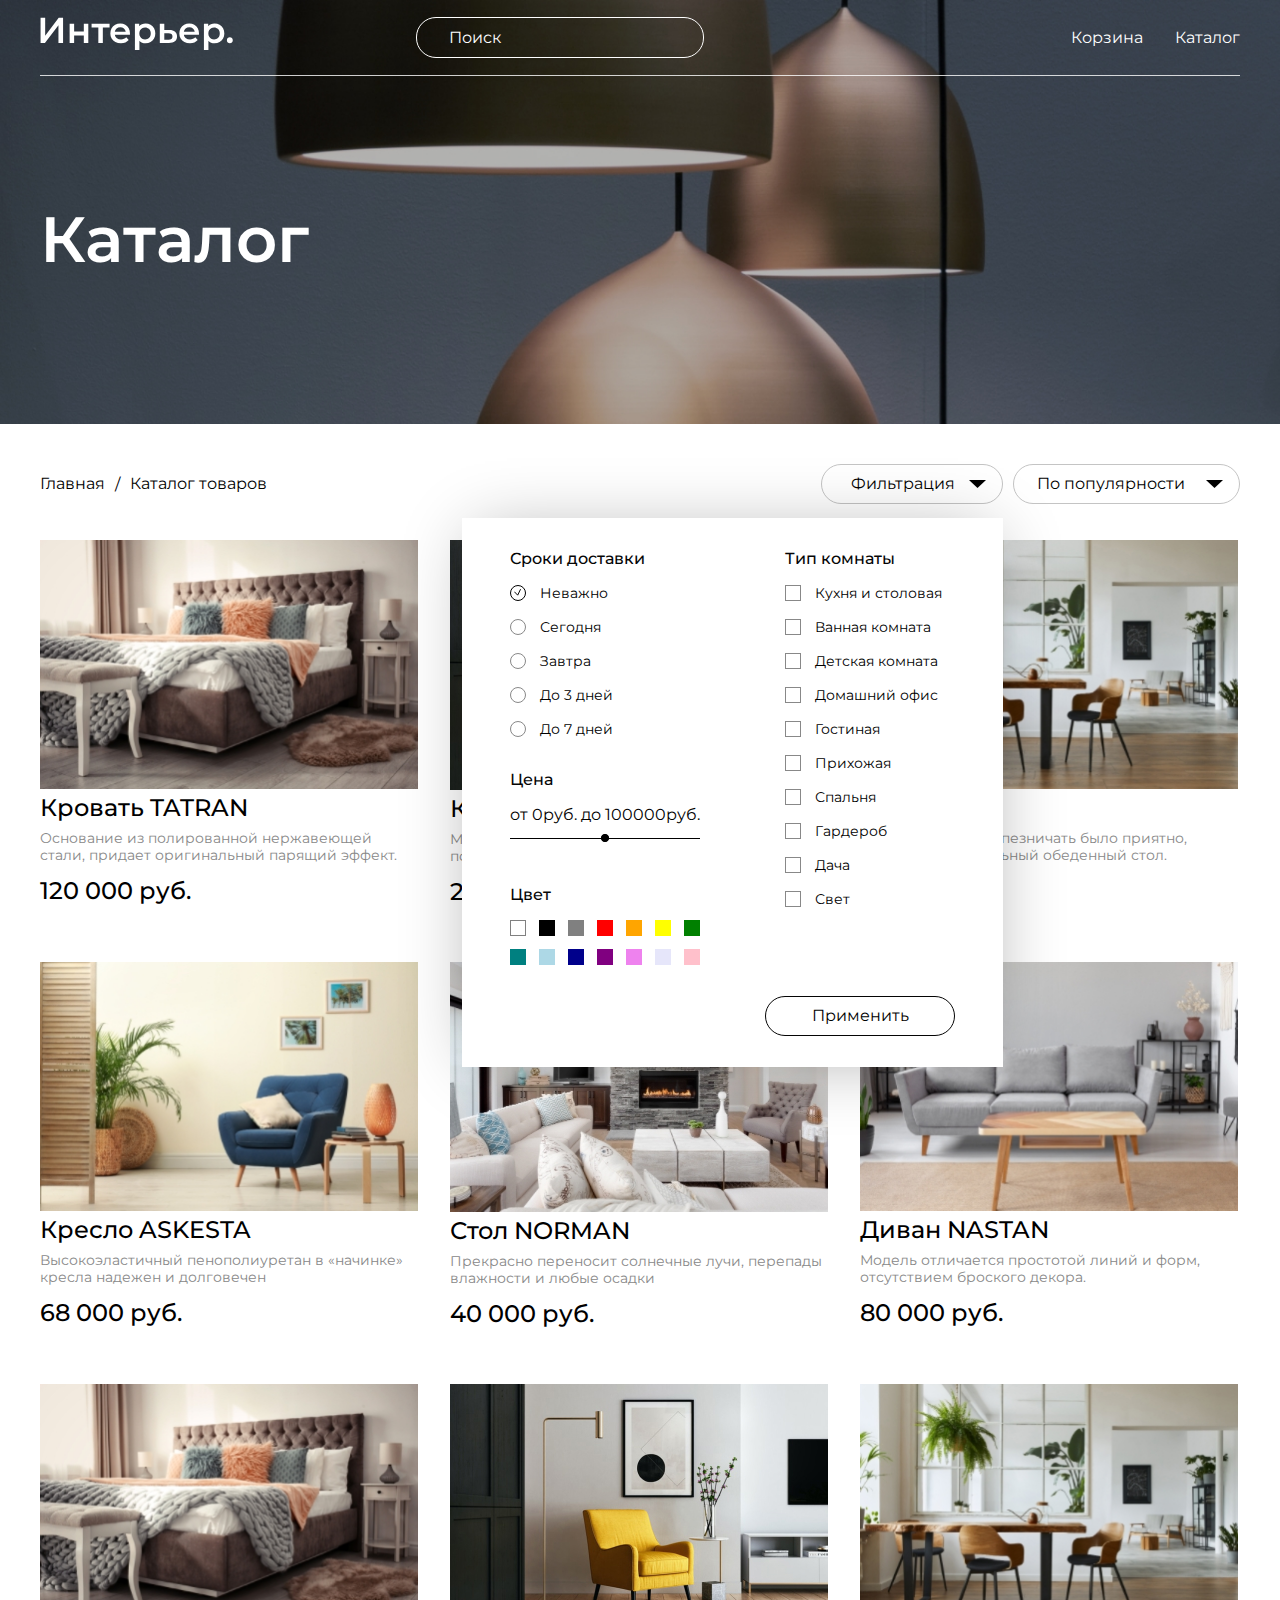
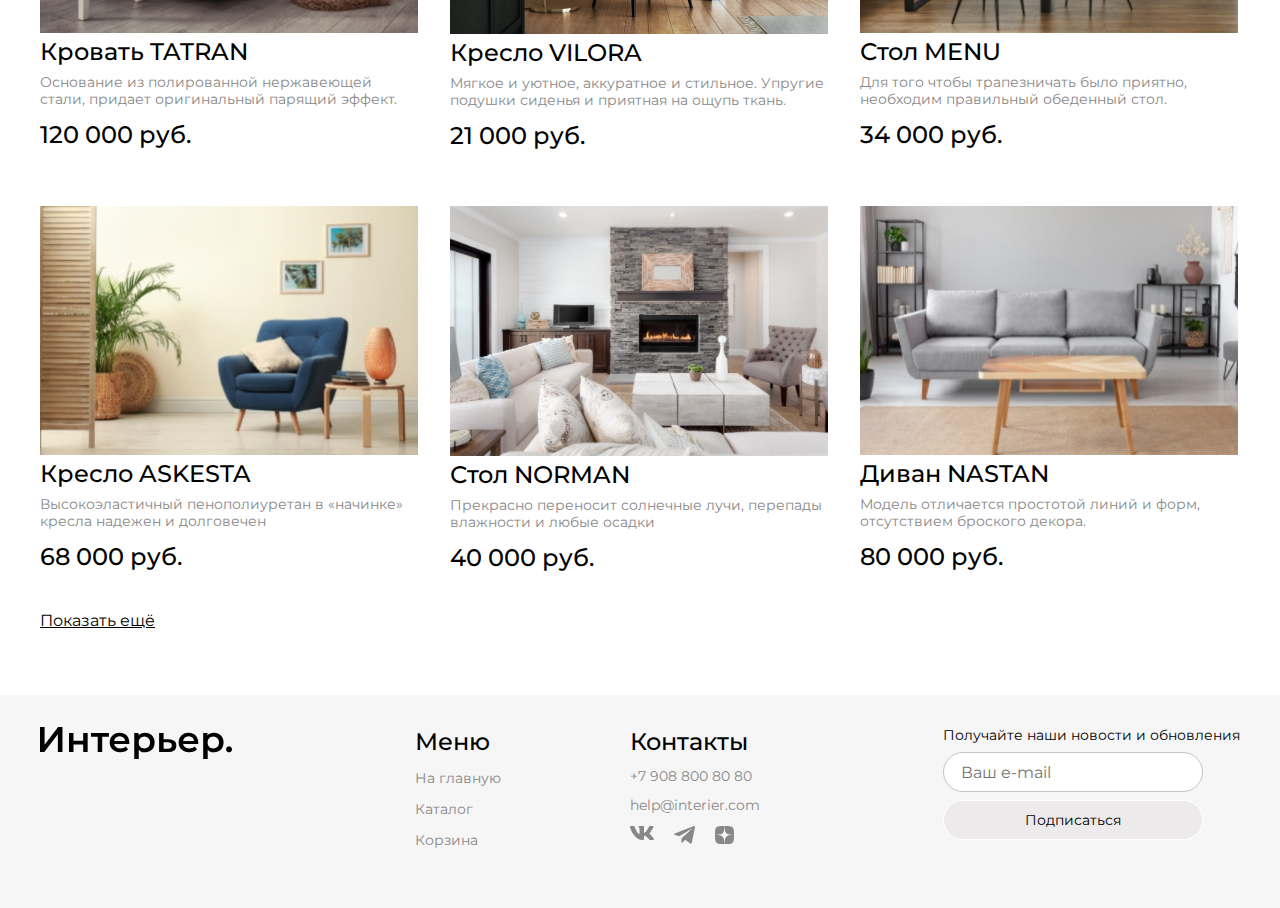
==== catalog.html @ 9989123e "Add files via upload" ====
<!DOCTYPE html>
<html lang="en">

<head>
    <meta charset="UTF-8">
    <meta name="viewport" content="width=device-width, initial-scale=1.0">
    <title>Document</title>
    <link rel="preconnect" href="https://fonts.googleapis.com">
    <link rel="preconnect" href="https://fonts.gstatic.com" crossorigin>
    <link href="https://fonts.googleapis.com/css2?family=Montserrat:wght@400;500;600&display=swap" rel="stylesheet">
    <link rel="stylesheet" href="Style.css">
</head>

<body>
    <div class="top-catalog center">
        <header class="header">
            <nav class="header__navigation">
                <a href="index.html"><img src="img/logo.svg" alt="Логотип компании" class="header__logo"></a>
                <input type="search" placeholder="Поиск" class="header__input"><br>
                <nav class="header__links-box">
                    <a class="header__links" href="cart.html">Корзина</a>
                    <a class="header__links" href="catalog.html">Каталог</a>
                    <div class="header__window">
                        <div class="headear__box">
                            <article class="header__cart-cards1">
                                <div class="header__cart-left">
                                    <img class="header__cart-img" src="img/MENU.jpeg" alt="img">
                                    <div class="header__cart-info">
                                        <h3 class="header__cart-name">Стол MENU</h3> 
                                        <p class="header__cart-price">34 000 руб.</p>
                                        <nav class="header__cart-links-box">
                                            <a class="header__cart-links" href="#">Избранные</a>
                                            <a class="header__cart-links" href="#">Удалить</a>
                                        </nav>
                                    </div>
                                    <input class="header__cart-input1" type="number" value="1" min="1">
                                </div>
                            </article>
                            <article class="header__cart-cards">
                                <div class="header__cart-left">
                                    <img class="header__cart-img" src="img/NASTAN.jpeg" alt="img">
                                    <div class="header__cart-info">
                                        <h3 class="header__cart-name">Диван NASTAN</h3>
                                        <p class="header__cart-price">80 000 руб.</p>
                                        <nav class="header__cart-links-box">
                                            <a class="header__cart-links" href="#">Избранные</a>
                                            <a class="header__cart-links" href="#">Удалить</a>
                                        </nav>
                                    </div>
                                    <input class="header__cart-input" type="number" value="1" min="1">
                                </div>
                            </article>
                            <div class="header__confirm">
                                <output class="header__cart-check">Итого: <p class="header__cart-prices"> 114 000 руб.</p></output>
                                <button class="header__btn">Оформить заказ</button>
                            </div>
                        </div>
                    </div>
                </nav>
            </nav>
            <div class="header-mob">
                <a href="#"><svg width="15.387207" height="15.387329" viewBox="0 0 15.3872 15.3873" fill="none"
                        xmlns="http://www.w3.org/2000/svg" xmlns:xlink="http://www.w3.org/1999/xlink">
                        <desc>
                            Created with Pixso.
                        </desc>
                        <defs />
                        <path id="Vector"
                            d="M11.17 10.18C12.16 8.9 13.32 7.79 13.17 6.18C13.02 4.58 12.38 3.26 11.17 2.19C9.97 1.13 7.79 0.15 6.18 0.2C4.57 0.25 3.33 1.05 2.19 2.19C1.05 3.33 0.25 4.57 0.2 6.18C0.15 7.8 1.13 9.96 2.19 11.17C3.26 12.38 4.58 13.02 6.18 13.17C7.79 13.32 8.9 12.16 10.18 11.17L14.17 15.16C14.27 15.16 15.07 15.2 15.16 15.16C15.2 15.07 15.16 14.27 15.16 14.17L11.17 10.18ZM10.18 3.19C10.62 3.63 10.93 4.61 11.17 5.19C11.42 5.76 11.17 5.56 11.17 6.18C11.18 6.81 11.41 7.6 11.17 8.18C10.93 8.76 10.62 9.73 10.18 10.18C9.73 10.62 8.76 10.93 8.18 11.17C7.6 11.41 6.81 11.18 6.18 11.17C5.56 11.17 5.76 11.42 5.19 11.17C4.61 10.93 3.63 10.62 3.19 10.18C2.31 9.28 2.19 7.44 2.19 6.18C2.2 4.93 2.3 4.08 3.19 3.19C4.08 2.3 4.93 2.2 6.18 2.19C7.44 2.19 9.28 2.31 10.18 3.19Z"
                            fill="#FFFFFF" fill-opacity="1.000000" fill-rule="evenodd" />
                        <path id="Vector"
                            d="M13.38 6.45Q13.38 6.31 13.37 6.17Q13.25 4.91 12.75 3.9Q12.71 3.83 12.68 3.77Q12.18 2.81 11.31 2.04Q10.84 1.63 10.21 1.25Q9.59 0.88 8.91 0.59Q8.19 0.3 7.52 0.14Q6.79 -0.02 6.18 0Q5.76 0.01 5.35 0.09Q4.61 0.24 3.92 0.61Q3 1.1 2.05 2.05Q1.1 3 0.61 3.92Q0.25 4.59 0.1 5.31Q0.01 5.74 0 6.18Q-0.02 6.79 0.14 7.52Q0.3 8.19 0.59 8.91Q0.88 9.59 1.25 10.21Q1.63 10.84 2.04 11.31Q2.82 12.18 3.78 12.69Q3.84 12.72 3.9 12.75Q4.91 13.25 6.17 13.37Q6.31 13.38 6.45 13.38Q7.28 13.38 8.11 12.94Q8.5 12.74 8.95 12.4Q9.22 12.2 9.75 11.77Q9.99 11.57 10.16 11.44L14.08 15.36L14.17 15.36Q14.19 15.36 14.32 15.37Q14.65 15.38 14.82 15.38Q15.15 15.39 15.24 15.35L15.32 15.32L15.35 15.24Q15.39 15.15 15.38 14.82Q15.38 14.65 15.37 14.32Q15.36 14.19 15.36 14.17L15.36 14.08L11.44 10.16Q11.57 9.99 11.78 9.74Q12.21 9.21 12.41 8.94Q12.74 8.49 12.94 8.11Q13.38 7.28 13.38 6.45ZM11.17 10.18C11.32 9.98 11.47 9.8 11.62 9.61C12.48 8.56 13.3 7.55 13.17 6.18C13.02 4.58 12.38 3.26 11.17 2.19C9.97 1.13 7.79 0.15 6.18 0.2C4.57 0.25 3.33 1.05 2.19 2.19C1.05 3.33 0.25 4.57 0.2 6.18C0.15 7.8 1.13 9.96 2.19 11.17C3.26 12.38 4.58 13.02 6.18 13.17C7.55 13.3 8.56 12.48 9.62 11.62C9.8 11.47 9.99 11.32 10.18 11.17L14.17 15.16C14.19 15.16 14.25 15.17 14.32 15.17L14.33 15.17C14.59 15.18 15.09 15.2 15.16 15.16C15.2 15.09 15.18 14.59 15.17 14.33C15.17 14.25 15.16 14.19 15.16 14.17L11.17 10.18ZM10.18 3.19C10.62 3.63 10.93 4.61 11.17 5.19C11.32 5.52 11.29 5.59 11.25 5.72C11.21 5.81 11.17 5.92 11.17 6.18C11.17 6.39 11.2 6.61 11.23 6.83C11.28 7.3 11.33 7.79 11.17 8.18C10.93 8.76 10.62 9.73 10.18 10.18C9.73 10.62 8.76 10.93 8.18 11.17C7.79 11.34 7.3 11.28 6.83 11.23C6.61 11.2 6.39 11.17 6.18 11.17C5.92 11.17 5.81 11.21 5.72 11.25C5.59 11.29 5.52 11.32 5.19 11.17C4.61 10.93 3.63 10.62 3.19 10.18C2.31 9.28 2.19 7.44 2.19 6.18C2.2 4.93 2.3 4.08 3.19 3.19C4.08 2.3 4.93 2.2 6.18 2.19C7.44 2.19 9.28 2.31 10.18 3.19ZM10.83 4.86Q10.94 5.14 10.99 5.26Q11.07 5.47 11.08 5.55Q11.08 5.58 11.06 5.65Q11.02 5.76 11 5.85Q10.97 5.99 10.97 6.18Q10.97 6.4 11.03 6.85Q11.08 7.32 11.08 7.53Q11.08 7.88 10.99 8.1Q10.94 8.21 10.85 8.46Q10.62 9.06 10.48 9.34Q10.25 9.82 10.03 10.03Q9.82 10.25 9.35 10.48Q9.06 10.62 8.46 10.85Q8.21 10.94 8.1 10.99Q7.88 11.08 7.53 11.08Q7.32 11.08 6.85 11.03Q6.4 10.97 6.18 10.97Q5.99 10.97 5.85 11Q5.76 11.02 5.65 11.06Q5.58 11.08 5.55 11.08Q5.47 11.07 5.26 10.99Q5.14 10.94 4.85 10.83Q4.27 10.6 3.99 10.47Q3.54 10.24 3.33 10.04Q2.38 9.07 2.39 6.18Q2.39 5.67 2.43 5.33Q2.46 4.92 2.55 4.6Q2.64 4.29 2.8 4.02Q2.81 3.99 2.83 3.96Q3.03 3.64 3.33 3.33Q3.64 3.03 3.96 2.83Q3.99 2.82 4.02 2.8Q4.29 2.64 4.6 2.55Q4.92 2.46 5.33 2.43Q5.67 2.39 6.18 2.39Q9.07 2.38 10.04 3.33Q10.24 3.54 10.47 4Q10.6 4.27 10.83 4.86Z"
                            fill="#FFFFFF" fill-opacity="1.000000" fill-rule="evenodd" />
                    </svg>
                </a>
                <a href="catalog.html"><svg width="19.000000" height="19.000000" viewBox="0 0 19 19" fill="none"
                        xmlns="http://www.w3.org/2000/svg" xmlns:xlink="http://www.w3.org/1999/xlink">
                        <desc>
                            Created with Pixso.
                        </desc>
                        <defs />
                        <rect id="Rectangle 46" width="5.000000" height="5.000000" fill="#FFFFFF"
                            fill-opacity="1.000000" />
                        <rect id="Rectangle 41" y="7.000000" width="5.000000" height="5.000000" fill="#FFFFFF"
                            fill-opacity="1.000000" />
                        <rect id="Rectangle 47" y="14.000000" width="5.000000" height="5.000000" fill="#FFFFFF"
                            fill-opacity="1.000000" />
                        <rect id="Rectangle 48" x="7.000000" y="7.000000" width="5.000000" height="5.000000"
                            fill="#FFFFFF" fill-opacity="1.000000" />
                        <rect id="Rectangle 45" x="7.000000" y="14.000000" width="5.000000" height="5.000000"
                            fill="#FFFFFF" fill-opacity="1.000000" />
                        <rect id="Rectangle 49" x="7.000000" width="5.000000" height="5.000000" fill="#FFFFFF"
                            fill-opacity="1.000000" />
                        <rect id="Rectangle 42" x="14.000000" y="7.000000" width="5.000000" height="5.000000"
                            fill="#FFFFFF" fill-opacity="1.000000" />
                        <rect id="Rectangle 44" x="14.000000" y="14.000000" width="5.000000" height="5.000000"
                            fill="#FFFFFF" fill-opacity="1.000000" />
                        <rect id="Rectangle 43" x="14.000000" width="5.000000" height="5.000000" fill="#FFFFFF"
                            fill-opacity="1.000000" />
                    </svg>


                </a>
                <a href="cart.html"><svg width="19.000000" height="17.000000" viewBox="0 0 19 17" fill="none"
                        xmlns="http://www.w3.org/2000/svg" xmlns:xlink="http://www.w3.org/1999/xlink">
                        <desc>
                            Created with Pixso.
                        </desc>
                        <defs />
                        <path id="Vector"
                            d="M11.97 17C12.53 17 12.57 16.4 12.96 16C13.36 15.6 13.95 15.57 13.95 15C13.95 14.44 13.36 13.41 12.96 13.01C12.57 12.62 12.53 13.01 11.97 13.01C11.41 13.01 10.38 12.62 9.99 13.01C9.59 13.41 9.99 14.44 9.99 15C9.99 15.57 9.59 15.6 9.99 16C10.38 16.4 11.41 17 11.97 17ZM4.03 17C4.59 17 5.62 16.4 6.02 16C6.41 15.6 6.02 15.57 6.02 15C6.02 14.44 6.41 13.41 6.02 13.01C5.62 12.62 4.59 13.01 4.03 13.01C3.48 13.01 3.44 12.62 3.04 13.01C2.65 13.41 2.05 14.44 2.05 15C2.05 15.57 2.65 15.6 3.04 16C3.44 16.4 3.48 17 4.03 17ZM17.92 2.07C18.18 2.06 18.73 2.26 18.91 2.07C19.1 1.88 18.91 1.34 18.91 1.07C18.91 0.81 19.1 0.27 18.91 0.08C18.73 -0.11 18.18 0.09 17.92 0.08L16.93 0.08C15.98 0.08 15.15 1.14 14.95 2.07L12.96 8.04C12.76 8.97 12.92 9.03 11.97 9.03L4.03 9.03L2.05 3.06L11.97 3.06C12.23 3.05 12.78 3.25 12.96 3.06C13.14 2.87 12.96 2.33 12.96 2.07C12.96 1.81 13.14 1.26 12.96 1.07C12.78 0.88 12.23 1.08 11.97 1.07L2.05 1.07C1.74 1.07 1.33 0.94 1.06 1.07C0.78 1.21 0.26 1.82 0.07 2.07C-0.12 2.31 0.13 2.76 0.07 3.06C0 3.37 -0.01 3.76 0.07 4.06L2.05 10.03C2.16 10.47 1.7 10.75 2.05 11.02C2.4 11.3 3.58 11.02 4.03 11.02L11.97 11.02C12.89 11.02 13.24 10.61 13.95 10.03C14.67 9.45 14.75 8.94 14.95 8.04L16.93 2.07L17.92 2.07Z"
                            fill="#FFFFFF" fill-opacity="1.000000" fill-rule="nonzero" />
                    </svg>
                </a>
            </div>
        </header>
        <section class="title-catalog">
            <h1 class="title__title">Каталог</h1>
        </section>
    </div>
    <nav class="products__catalog-navigation center">
        <div class="products__nav">
            <a class="products__link" href="index.html">Главная </a>
            <p>/</p>
            <a class="products__link" href="catalog.html">Каталог товаров</a>
        </div>
        <div class="products__filtr-box">
            <button class="products__filter-button">Фильтрация</button>
            <form class="filter" action="#" method="get">
                <div class="filter__window">
                    <fieldset class="filter__fieldset">
                        <legend class="filter__legend">Сроки доставки</legend>
                        <div class="radio">
                            <input class="radio__input" type="radio" id="any" name="delivery" value="any" checked />
                            <label class="radio__label" for="any">Неважно</label>
                        </div>
                        <div class="radio">
                            <input class="radio__input" type="radio" id="today" name="delivery" value="today">
                            <label class="radio__label" for="today">Сегодня</label>
                        </div>
                        <div class="radio">
                            <input class="radio__input" type="radio" id="tomorrow" name="delivery" value="tomorrow">
                            <label class="radio__label" for="tomorrow">Завтра</label>
                        </div>
                        <div class="radio">
                            <input class="radio__input" type="radio" id="3-days" name="delivery" value="3-days">
                            <label class="radio__label" for="3-days">До 3 дней</label>
                        </div>
                        <div class="radio">
                            <input class="radio__input" type="radio" id="week" name="delivery" value="week">
                            <label class="radio__label" for="week">До 7 дней</label>
                        </div>
                    </fieldset>
                    <fieldset class="filter__fieldset">
                        <legend class="filter__legend">Цена</legend>
                        <div class="range">
                            <label class="range__price">от 0руб. до 100000руб.</label>
                            <div class="range__slider">
                                <input class="range__input range__input--min" type="range" id="price-range"
                                    name="price-range" min="1" max="100000" step="100">
                                <input class="range__input range__input--max" type="range" id="price-range"
                                    name="price-range" min="1" max="100000" step="100">
                            </div>
                        </div>
                    </fieldset>
                    <fieldset class="filter__fieldset">
                        <legend class="filter__legend">Цвет</legend>
                        <div class="color-options">
                            <div class="checkbox color-options__checkbox">
                                <input class="checkbox__input" type="checkbox" id="color-white">
                                <label class="checkbox__label checkbox__label--white" for="color-white"></label>
                            </div>
                            <div class="checkbox color-options__checkbox">
                                <input class="checkbox__input" type="checkbox" id="color-black">
                                <label class="checkbox__label checkbox__label--black" for="color-black"></label>
                            </div>
                            <div class="checkbox color-options__checkbox">
                                <input class="checkbox__input" type="checkbox" id="color-grey">
                                <label class="checkbox__label checkbox__label--grey" for="color-grey"></label>
                            </div>
                            <div class="checkbox color-options__checkbox">
                                <input class="checkbox__input" type="checkbox" id="color-red">
                                <label class="checkbox__label checkbox__label--red" for="color-red"></label>
                            </div>
                            <div class="checkbox color-options__checkbox">
                                <input class="checkbox__input" type="checkbox" id="color-orange">
                                <label class="checkbox__label checkbox__label--orange" for="color-orange"></label>
                            </div>
                            <div class="checkbox color-options__checkbox">
                                <input class="checkbox__input" type="checkbox" id="color-yellow">
                                <label class="checkbox__label checkbox__label--yellow" for="color-yellow"></label>
                            </div>
                            <div class="checkbox color-options__checkbox">
                                <input class="checkbox__input" type="checkbox" id="color-green">
                                <label class="checkbox__label checkbox__label--green" for="color-green"></label>
                            </div>
                            <div class="checkbox color-options__checkbox">
                                <input class="checkbox__input" type="checkbox" id="color-teal">
                                <label class="checkbox__label checkbox__label--teal" for="color-teal"></label>
                            </div>
                            <div class="checkbox color-options__checkbox">
                                <input class="checkbox__input" type="checkbox" id="color-light-blue">
                                <label class="checkbox__label checkbox__label--lightblue"
                                    for="color-light-blue"></label>
                            </div>
                            <div class="checkbox color-options__checkbox">
                                <input class="checkbox__input" type="checkbox" id="color-dark-blue">
                                <label class="checkbox__label checkbox__label--darkblue" for="color-dark-blue"></label>
                            </div>
                            <div class="checkbox color-options__checkbox">
                                <input class="checkbox__input" type="checkbox" id="color-purple">
                                <label class="checkbox__label checkbox__label--purple" for="color-purple"></label>
                            </div>
                            <div class="checkbox color-options__checkbox">
                                <input class="checkbox__input" type="checkbox" id="color-violet">
                                <label class="checkbox__label checkbox__label--violet" for="color-violet"></label>
                            </div>
                            <div class="checkbox color-options__checkbox">
                                <input class="checkbox__input" type="checkbox" id="color-lavender">
                                <label class="checkbox__label checkbox__label--lavender" for="color-lavender"></label>
                            </div>
                            <div class="checkbox color-options__checkbox">
                                <input class="checkbox__input" type="checkbox" id="color-pink">
                                <label class="checkbox__label checkbox__label--pink" for="color-pink"></label>
                            </div>
                        </div>
                    </fieldset>
                    <fieldset class="filter__fieldset filter__fieldset--type">
                        <legend class="filter__legend">Тип комнаты</legend>
                        <div class="checkbox">
                            <input class="checkbox__input" type="checkbox" name="room-type" value="kitchen-dining"
                                id="kitchen-dining">
                            <label class="checkbox__label" for="kitchen-dining">Кухня и столовая</label>
                        </div>
                        <div class="checkbox">
                            <input class="checkbox__input" type="checkbox" name="room-type" value="bathroom"
                                id="bathroom">
                            <label class="checkbox__label" for="bathroom">Ванная комната</label>
                        </div>
                        <div class="checkbox">
                            <input class="checkbox__input" type="checkbox" name="room-type" value="kids-room"
                                id="kids-room">
                            <label class="checkbox__label" for="kids-room">Детская комната</label>
                        </div>
                        <div class="checkbox">
                            <input class="checkbox__input" type="checkbox" name="room-type" value="house-office"
                                id="house-office">
                            <label class="checkbox__label" for="house-office">Домашний офис</label>
                        </div>
                        <div class="checkbox">
                            <input class="checkbox__input" type="checkbox" name="room-type" value="living-room"
                                id="living-room">
                            <label class="checkbox__label" for="living-room">Гостиная</label>
                        </div>
                        <div class="checkbox">
                            <input class="checkbox__input" type="checkbox" name="room-type" value="lobby" id="lobby">
                            <label class="checkbox__label" for="lobby">Прихожая</label>
                        </div>
                        <div class="checkbox">
                            <input class="checkbox__input" type="checkbox" name="room-type" value="bedroom"
                                id="bedroom">
                            <label class="checkbox__label" for="bedroom">Спальня</label>
                        </div>
                        <div class="checkbox">
                            <input class="checkbox__input" type="checkbox" name="room-type" value="wardrobe"
                                id="wardrobe">
                            <label class="checkbox__label" for="wardrobe">Гардероб</label>
                        </div>
                        <div class="checkbox">
                            <input class="checkbox__input" type="checkbox" name="room-type" value="ranch" id="ranch">
                            <label class="checkbox__label" for="ranch">Дача</label>
                        </div>
                        <div class="checkbox">
                            <input class="checkbox__input" type="checkbox" name="room-type" value="light" id="light">
                            <label class="checkbox__label" for="light">Свет</label>
                        </div>
                    </fieldset>
                </div>
                <button class="filter__button" type="submit">Применить</button>
            </form>
            <select class="products__filtr" name="products" id="products">
                <option value="new">По популярности</option>
                <option value="old">Сперва старые</option>
                <option value="popular">Популярные</option>
                <option value="cheap">Дешёвые</option>
                <option value="expensive">Дорогие</option>
            </select>
        </div>
    </nav>
    <section class="products center">
        <section class="products__box">
            <article class="products__cards">
                <div class="products__img">
                    <img class="products__images" src="img/TATRAN.jpeg" alt="img">
                    <div class="products__icons-box">
                        <img class="products__icons" src="img/cart.svg" alt="svg">
                        <img class="products__icons" src="img/favorite.svg" alt="svg">
                    </div>
                </div>
                <h3 class="products__name">Кровать TATRAN</h3>
                <p class="products__description">Основание из полированной нержавеющей стали, придает оригинальный
                    парящий эффект.</p>
                <p class="products__price">120 000 руб.</p>
            </article>
            <article class="products__cards">
                <div class="products__img">
                    <img class="products__images" src="img/product1.jpg" alt="img">
                    <div class="products__icons-box">
                        <img class="products__icons" src="img/cart.svg" alt="svg">
                        <img class="products__icons" src="img/favorite.svg" alt="svg">
                    </div>
                </div>
                <h3 class="products__name">Кресло VILORA</h3>
                <p class="products__description">Мягкое и уютное, аккуратное и стильное. Упругие подушки сиденья и
                    приятная на ощупь ткань. </p>
                <p class="products__price">21 000 руб.</p>
            </article>
            <article class="products__cards">
                <div class="products__img">
                    <img class="products__images" src="img/MENU.jpeg" alt="img">
                    <div class="products__icons-box">
                        <img class="products__icons" src="img/cart.svg" alt="svg">
                        <img class="products__icons" src="img/favorite.svg" alt="svg">
                    </div>
                </div>
                <h3 class="products__name">Стол MENU</h3>
                <p class="products__description">Для того чтобы трапезничать было приятно, необходим правильный
                    обеденный стол.</p>
                <p class="products__price">34 000 руб.</p>
            </article>
            <article class="products__cards">
                <div class="products__img">
                    <img class="products__images" src="img/ASKESTA.jpeg" alt="img">
                    <div class="products__icons-box">
                        <img class="products__icons" src="img/cart.svg" alt="svg">
                        <img class="products__icons" src="img/favorite.svg" alt="svg">
                    </div>
                </div>
                <h3 class="products__name">Кресло ASKESTA</h3>
                <p class="products__description">Высокоэластичный пенополиуретан в «начинке» кресла надежен и долговечен
                </p>
                <p class="products__price">68 000 руб.</p>
            </article>
            <article class="products__cards">
                <div class="products__img">
                    <img class="products__images" src="img/NORMAN.jpeg" alt="img">
                    <div class="products__icons-box">
                        <img class="products__icons" src="img/cart.svg" alt="svg">
                        <img class="products__icons" src="img/favorite.svg" alt="svg">
                    </div>
                </div>
                <h3 class="products__name">Стол NORMAN</h3>
                <p class="products__description">Прекрасно переносит солнечные лучи, перепады влажности и любые осадки
                </p>
                <p class="products__price">40 000 руб.</p>
            </article>
            <article class="products__cards">
                <div class="products__img">
                    <img class="products__images" src="img/NASTAN.jpeg" alt="img">
                    <div class="products__icons-box">
                        <img class="products__icons" src="img/cart.svg" alt="svg">
                        <img class="products__icons" src="img/favorite.svg" alt="svg">
                    </div>
                </div>
                <h3 class="products__name">Диван NASTAN</h3>
                <p class="products__description">Модель отличается простотой линий и форм, отсутствием броского декора.
                </p>
                <p class="products__price">80 000 руб.</p>
            </article>
            <article class="products__cards">
                <div class="products__img">
                    <img class="products__images" src="img/TATRAN.jpeg" alt="img">
                    <div class="products__icons-box">
                        <img class="products__icons" src="img/cart.svg" alt="svg">
                        <img class="products__icons" src="img/favorite.svg" alt="svg">
                    </div>
                </div>
                <h3 class="products__name">Кровать TATRAN</h3>
                <p class="products__description">Основание из полированной нержавеющей стали, придает оригинальный
                    парящий эффект.</p>
                <p class="products__price">120 000 руб.</p>
            </article>
            <article class="products__cards">
                <div class="products__img">
                    <img class="products__images" src="img/product1.jpg" alt="img">
                    <div class="products__icons-box">
                        <img class="products__icons" src="img/cart.svg" alt="svg">
                        <img class="products__icons" src="img/favorite.svg" alt="svg">
                    </div>
                </div>
                <h3 class="products__name">Кресло VILORA</h3>
                <p class="products__description">Мягкое и уютное, аккуратное и стильное. Упругие подушки сиденья и
                    приятная на ощупь ткань. </p>
                <p class="products__price">21 000 руб.</p>
            </article>
            <article class="products__cards">
                <div class="products__img">
                    <img class="products__images" src="img/MENU.jpeg" alt="img">
                    <div class="products__icons-box">
                        <img class="products__icons" src="img/cart.svg" alt="svg">
                        <img class="products__icons" src="img/favorite.svg" alt="svg">
                    </div>
                </div>
                <h3 class="products__name">Стол MENU</h3>
                <p class="products__description">Для того чтобы трапезничать было приятно, необходим правильный
                    обеденный стол.</p>
                <p class="products__price">34 000 руб.</p>
            </article>
            <article class="products__cards">
                <div class="products__img">
                    <img class="products__images" src="img/ASKESTA.jpeg" alt="img">
                    <div class="products__icons-box">
                        <img class="products__icons" src="img/cart.svg" alt="svg">
                        <img class="products__icons" src="img/favorite.svg" alt="svg">
                    </div>
                </div>
                <h3 class="products__name">Кресло ASKESTA</h3>
                <p class="products__description">Высокоэластичный пенополиуретан в «начинке» кресла надежен и долговечен
                </p>
                <p class="products__price">68 000 руб.</p>
            </article>
            <article class="products__cards">
                <div class="products__img">
                    <img class="products__images" src="img/NORMAN.jpeg" alt="img">
                    <div class="products__icons-box">
                        <img class="products__icons" src="img/cart.svg" alt="svg">
                        <img class="products__icons" src="img/favorite.svg" alt="svg">
                    </div>
                </div>
                <h3 class="products__name">Стол NORMAN</h3>
                <p class="products__description">Прекрасно переносит солнечные лучи, перепады влажности и любые осадки
                </p>
                <p class="products__price">40 000 руб.</p>
            </article>
            <article class="products__cards">
                <div class="products__img">
                    <img class="products__images" src="img/NASTAN.jpeg" alt="img">
                    <div class="products__icons-box">
                        <img class="products__icons" src="img/cart.svg" alt="svg">
                        <img class="products__icons" src="img/favorite.svg" alt="svg">
                    </div>
                </div>
                <h3 class="products__name">Диван NASTAN</h3>
                <p class="products__description">Модель отличается простотой линий и форм, отсутствием броского декора.
                </p>
                <p class="products__price">80 000 руб.</p>
            </article>
        </section>
    </section>
    <a class="catalog center" href="catalog.html">Показать ещё</a>
    <footer class="footer center">
        <a href="index.html"><img src="img/FOOTERLOGO.svg" alt="svg" class="footer__logo"></a>
        <div class="footer__content">
            <div class="footer__menu">
                <nav>
                    <h4 class="footer__title">Меню</h4>
                    <ul class="footer__list">
                        <li><a class="footer__links" href="index.html">На главную</a></li>
                        <li><a class="footer__links" href="catalog.html">Каталог</a></li>
                        <li><a class="footer__links" href="cart.html">Корзина</a></li>
                    </ul>
                </nav>
            </div>
            <div class="footer__info">
                <nav class="footer__2list">
                    <h4 class="footer__contacts">Контакты</h4>
                    <a class="footer__links" href="tel:+79088008080">+7 908 800 80 80</a>
                    <a class="footer__links" href="mailto:help@interier.com">help@interier.com</a>
                    <nav class="footer__icons">
                        <a class="footer__links" href="https://vk.com/"><svg class="footer__icon" width="24.000504"
                                height="14.000000" viewBox="0 0 24.0005 14" fill="none"
                                xmlns="http://www.w3.org/2000/svg" xmlns:xlink="http://www.w3.org/1999/xlink">
                                <desc>
                                    Created with Pixso.
                                </desc>
                                <defs />
                                <path id="Vector"
                                    d="M23.45 0.94C23.61 0.4 23.45 0 22.65 0L20.03 0C19.36 0 19.05 0.34 18.88 0.72C18.88 0.72 17.55 3.92 15.66 6C15.04 6.6 14.77 6.79 14.43 6.79C14.27 6.79 14.01 6.6 14.01 6.05L14.01 0.94C14.01 0.29 13.83 0 13.27 0L9.15 0C8.73 0 8.48 0.3 8.48 0.59C8.48 1.21 9.42 1.35 9.52 3.1L9.52 6.9C9.52 7.73 9.37 7.88 9.03 7.88C8.14 7.88 5.98 4.67 4.69 1C4.44 0.28 4.19 0 3.52 0L0.9 0C0.15 0 0 0.34 0 0.72C0 1.41 0.88 4.8 4.14 9.28C6.31 12.34 9.37 14 12.15 14C13.82 14 14.02 13.63 14.02 12.99L14.02 10.68C14.02 9.94 14.18 9.8 14.71 9.8C15.1 9.8 15.77 9.99 17.33 11.46C19.11 13.21 19.4 14 20.4 14L23.03 14C23.78 14 24.15 13.63 23.94 12.9C23.7 12.18 22.85 11.12 21.72 9.88C21.11 9.17 20.19 8.4 19.91 8.02C19.52 7.53 19.63 7.31 19.91 6.87C19.91 6.87 23.11 2.45 23.44 0.94L23.45 0.94Z"
                                    fill="currentcolor" fill-opacity="1.000000" fill-rule="evenodd" />
                            </svg>
                        </a>
                        <a class="footer__links" href="https://web.telegram.org/k/"><svg class="footer__icon"
                                width="21.000000" height="17.675659" viewBox="0 0 21 17.6757" fill="none"
                                xmlns="http://www.w3.org/2000/svg" xmlns:xlink="http://www.w3.org/1999/xlink">
                                <desc>
                                    Created with Pixso.
                                </desc>
                                <defs />
                                <path id="Vector"
                                    d="M19.29 0.2L0.69 7.41C-0.06 7.74 -0.32 8.42 0.5 8.78L5.28 10.31L16.82 3.14C17.45 2.69 18.09 2.81 17.54 3.3L7.63 12.32L7.31 16.14C7.6 16.73 8.13 16.73 8.47 16.44L11.21 13.83L15.91 17.37C17 18.02 17.59 17.6 17.83 16.41L20.91 1.74C21.23 0.28 20.68 -0.37 19.29 0.2Z"
                                    fill="#888888" fill-opacity="1.000000" fill-rule="nonzero" />
                            </svg>
                        </a>
                        <a class="footer__links" href="https://dzen.ru/"><svg class="footer__icon" width="19.000000"
                                height="18.000000" viewBox="0 0 19 18" fill="none" xmlns="http://www.w3.org/2000/svg"
                                xmlns:xlink="http://www.w3.org/1999/xlink">
                                <desc>
                                    Created with Pixso.
                                </desc>
                                <defs />
                                <path id="Vector"
                                    d="M11.33 10.73C9.83 12.19 9.73 14.01 9.6 18C13.52 18 16.23 17.98 17.62 16.7C18.98 15.37 19 12.68 19 9.09C14.79 9.22 12.87 9.32 11.33 10.73ZM0 9.09C0 12.68 0.01 15.37 1.37 16.7C2.76 17.98 5.47 18 9.39 18C9.26 14.01 9.16 12.19 7.66 10.73C6.12 9.32 4.2 9.21 0 9.09ZM9.39 0C5.48 0 2.76 0.01 1.37 1.29C0.01 2.62 0 5.31 0 8.9C4.2 8.77 6.12 8.67 7.66 7.26C9.16 5.8 9.26 3.98 9.39 0ZM11.33 7.26C9.83 5.8 9.73 3.98 9.6 0C13.52 0 16.23 0.01 17.62 1.29C18.98 2.62 19 5.31 19 8.9C14.79 8.77 12.87 8.67 11.33 7.26Z"
                                    fill="#888888" fill-opacity="1.000000" fill-rule="nonzero" />
                            </svg>
                        </a>
                    </nav>
                </nav>
            </div>
        </div>
        <form action="#" class="footer__form">
            <p class="footer__sub">Получайте наши новости и обновления</p>
            <input class="footer__input" type="email" placeholder="Ваш e-mail" >
            <button class="footer__button">Подписаться</button>
        </form>
    </footer>
</body>

</html>
---- Style.css ----
* {
  margin: 0;
  padding: 0;
  box-sizing: border-box;
}

a {
  text-decoration: none;
}

body {
  font-family: "Montserrat", serif;
  height: 100vh;
  font-size: 16px;
}

ul {
  list-style-type: none;
}

select {
  -webkit-appearance: none;
  -moz-appearance: none;
       appearance: none;
  height: 40px;
  box-sizing: border-box;
  border: 1px solid rgb(196, 196, 196);
  border-radius: 20px;
  padding-left: 23px;
  padding-right: 42px;
  font-family: inherit;
  font-size: 16px;
  font-weight: 500;
  line-height: 20px;
  width: 182px;
  background-image: url(img/arrow.svg);
  background-repeat: no-repeat;
  background-position: right 16px center;
}

.products__filter-button {
  -webkit-appearance: none;
  -moz-appearance: none;
       appearance: none;
  height: 40px;
  box-sizing: border-box;
  border: 1px solid rgb(196, 196, 196);
  border-radius: 20px;
  padding-left: 23px;
  padding-right: 42px;
  font-family: inherit;
  font-size: 16px;
  font-weight: 500;
  line-height: 20px;
  width: 182px;
  background-image: url(img/arrow.svg);
  background-repeat: no-repeat;
  background-position: right 16px center;
}

.center {
  padding-left: calc(50% - 600px);
  padding-right: calc(50% - 600px);
}

.top {
  background: url(), rgb(196, 196, 196);
  background-image: url(img/header.jpeg);
  background-repeat: no-repeat;
  background-position: center;
  background-size: cover;
  height: 735px;
}
.top-catalog, .top-cart {
  background: url(), rgb(196, 196, 196);
  background-image: url(img/Catalog.jpeg);
  background-repeat: no-repeat;
  background-position: center;
  background-size: cover;
  height: 424px;
}
.top-cart {
  background-image: url(img/cart-background.jpeg);
}

header {
  height: 76px;
}

.header {
  display: grid;
  align-items: center;
  border-bottom: 0.5px solid rgba(255, 255, 255, 0.8);
}
.header__navigation {
  display: flex;
  justify-content: space-between;
  flex-wrap: wrap;
}
.header__logo {
  font-family: "Montserrat", serif;
  font-size: 36px;
  font-weight: 600;
  line-height: 44px;
  color: rgb(255, 255, 255);
  letter-spacing: 0%;
  text-align: left;
}
.header__input {
  font-family: "Montserrat", serif;
  font-size: 16px;
  font-weight: 400;
  line-height: 20px;
  background: transparent;
  box-sizing: border-box;
  border: 1px solid rgb(255, 255, 255);
  border-radius: 20px;
  padding-left: 32px;
  width: 288px;
  height: 41px;
  outline: none;
}
.header__input::-moz-placeholder {
  color: rgb(255, 255, 255);
}
.header__input::placeholder {
  color: rgb(255, 255, 255);
}
.header__links-box {
  display: flex;
  gap: 32px;
  align-items: center;
  position: relative;
}
.header__links {
  font-family: "Montserrat", serif;
  font-size: 16px;
  font-weight: 400;
  line-height: 20px;
  color: rgb(255, 255, 255);
  letter-spacing: 0%;
  text-align: left;
}
.header__links:hover {
  text-decoration-line: underline;
}
.header__window {
  transition: 2s;
  position: absolute;
  background: white;
  padding: 40px 48px;
  top: 47px;
  right: 0px;
  min-width: 573px;
  min-height: 480px;
  box-shadow: 0px 4px 67px -12px rgba(0, 0, 0, 0.32);
  display: none;
  z-index: 10;
}
.header__box {
  min-width: 477px;
  min-height: 400px;
}
.header__cart-cards1 {
  position: relative;
  padding-bottom: 32px;
  display: flex;
  justify-content: space-between;
  align-items: flex-start;
}
.header__cart-cards {
  position: relative;
  border-top: 0.5px solid rgb(202, 205, 216);
  padding-top: 25px;
  padding-bottom: 32px;
  display: flex;
  justify-content: space-between;
  align-items: flex-start;
}
.header__cart-left {
  display: flex;
  gap: 24px;
}
.header__cart-img {
  width: 144px;
  height: 144px;
}
.header__cart-info {
  width: 190px;
  display: flex;
  flex-direction: column;
  gap: 12px;
}
.header__cart-name {
  color: rgb(0, 0, 0);
  font-family: Montserrat;
  font-size: 24px;
  font-weight: 500;
  line-height: 29px;
  letter-spacing: 0%;
  text-align: left;
}
.header__cart-price {
  color: rgb(5, 5, 5);
  font-family: Montserrat;
  font-size: 24px;
  font-weight: 500;
  line-height: 29px;
  letter-spacing: 0%;
  text-align: left;
  font-size: 16px;
  line-height: 20px;
}
.header__cart-links-box {
  padding-top: 54px;
  display: flex;
  gap: 24px;
}
.header__cart-links {
  color: rgb(0, 0, 0);
  font-family: Montserrat;
  font-size: 16px;
  font-weight: 400;
  line-height: 24px;
  letter-spacing: 0%;
  text-align: left;
  text-decoration-line: underline;
}
.header__cart-input1 {
  position: absolute;
  right: 0px;
  top: 0px;
  border-radius: 6px;
  background: rgb(247, 246, 246);
  width: 71px;
  height: 51px;
  outline: none;
  border-color: transparent;
  font-family: "Montserrat", serif;
  font-size: 14px;
  font-weight: 400;
  line-height: 17px;
  font-family: "Poppins", sans-serif;
  font-weight: 600;
  text-align: center;
}
.header__cart-input {
  position: absolute;
  right: 0px;
  top: 25px;
  border-radius: 6px;
  background: rgb(247, 246, 246);
  width: 71px;
  height: 51px;
  outline: none;
  border-color: transparent;
  font-family: "Montserrat", serif;
  font-size: 14px;
  font-weight: 400;
  line-height: 17px;
  font-family: "Poppins", sans-serif;
  font-weight: 600;
  text-align: center;
}
.header__confirm {
  display: flex;
  justify-content: space-between;
  align-items: center;
}
.header__cart-check {
  display: flex;
  font-family: "Montserrat", serif;
  font-size: 24px;
  font-weight: 500;
  line-height: 29px;
  color: rgb(0, 0, 0);
  font-weight: 400;
  gap: 10px;
}
.header__cart-prices {
  color: rgb(5, 5, 5);
  font-family: Montserrat;
  font-size: 24px;
  font-weight: 500;
  line-height: 29px;
  letter-spacing: 0%;
  text-align: left;
}
.header__btn {
  box-sizing: border-box;
  border: 1px solid rgb(0, 0, 0);
  background-color: transparent;
  border-radius: 20px;
  width: 207px;
  height: 40px;
  font-family: "Montserrat", serif;
  font-size: 16px;
  font-weight: 400;
  line-height: 20px;
  color: rgb(0, 0, 0);
}
.header .header__links[href="cart.html"]:hover ~ .header__window,
.header .header__window:hover {
  display: block;
}
.header-mob {
  display: none;
}

.title__title {
  font-family: "Montserrat", serif;
  font-size: 64px;
  font-weight: 600;
  line-height: 70px;
  color: rgb(255, 255, 255);
  letter-spacing: 0%;
  text-align: left;
  margin-top: 64px;
  margin-bottom: 16px;
}
.title-catalog {
  margin-top: 128px;
}
.title__slogan {
  font-family: "Montserrat", serif;
  font-size: 24px;
  font-weight: 500;
  line-height: 29px;
  color: rgb(255, 255, 255);
  letter-spacing: 0%;
  text-align: left;
  margin-bottom: 16px;
}
.title__link {
  font-family: "Montserrat", serif;
  font-size: 16px;
  font-weight: 400;
  line-height: 20px;
  color: rgb(255, 255, 255);
  letter-spacing: 0%;
  text-align: left;
  text-decoration-line: underline;
}

.for-box {
  padding-top: 64px;
}

.heading {
  color: rgb(0, 0, 0);
  font-size: 48px;
  font-weight: 600;
  line-height: 29px;
}

.for {
  margin-top: 32px;
  display: grid;
  gap: 32px;
  grid-template-columns: repeat(12, 1fr);
}
.for__item {
  height: 415px;
  grid-column: span 4;
  color: rgb(255, 255, 255);
  font-family: "Montserrat", serif;
  font-size: 24px;
  font-weight: 500;
  line-height: 29px;
  display: flex;
  justify-content: center;
  align-items: center;
}
.for__item_big {
  grid-column: span 6;
}
.for__item_1 {
  background-image: url(img/for-1.jpeg);
}
.for__item_2 {
  background-image: url(img/for-2.jpeg);
}
.for__item_3 {
  background-image: url(img/for-3.jpeg);
}
.for__item_4 {
  background-image: url(img/for-4.jpeg);
}
.for__item_5 {
  background-image: url(img/for-5.jpeg);
}

.special__text {
  color: rgb(0, 0, 0);
  font-size: 48px;
  font-weight: 600;
  line-height: 29px;
  margin-top: 64px;
  margin-bottom: 32px;
}
.special__cards {
  width: 378px;
  display: flex;
  flex-direction: column;
}
.special__img {
  width: 100%;
}
.special__imgs {
  position: relative;
}
.special__icons-box {
  filter: drop-shadow(0px 0px 2px black);
  position: absolute;
  right: 12px;
  top: 13px;
  display: flex;
  gap: 23px;
  opacity: 0;
  transition: opacity 0.3s ease-in-out;
}
.special__cards:hover .special__icons-box {
  opacity: 1;
}
.special__icons {
  cursor: pointer;
}
.special__products {
  display: flex;
  gap: 32px;
  flex-wrap: wrap;
}
.special__product {
  font-family: "Montserrat", serif;
  font-size: 24px;
  font-weight: 500;
  line-height: 29px;
  color: rgb(0, 0, 0);
  margin-top: 10px;
  margin-bottom: 9px;
}
.special__description {
  font-family: "Montserrat", serif;
  font-size: 14px;
  font-weight: 400;
  line-height: 17px;
  color: rgb(136, 136, 136);
  margin-bottom: 12px;
}
.special__prices {
  display: flex;
  gap: 32px;
}
.special__lowprice {
  font-family: "Montserrat", serif;
  font-size: 24px;
  font-weight: 500;
  line-height: 29px;
  color: rgb(0, 0, 0);
}
.special__highprice {
  font-family: "Montserrat", serif;
  font-size: 24px;
  font-weight: 500;
  line-height: 29px;
  color: rgb(136, 136, 136);
  text-decoration-line: line-through;
}

.products {
  margin-bottom: 39px;
}
.products__catalog-navigation {
  margin-top: 40px;
  display: flex;
  flex-direction: row;
  flex-wrap: wrap;
  justify-content: space-between;
  margin-bottom: 36px;
}
.products__nav {
  display: flex;
  gap: 10px;
  align-items: center;
}
.products__link {
  font-family: "Montserrat", serif;
  font-size: 16px;
  font-weight: 400;
  line-height: 20px;
  color: rgb(0, 0, 0);
}
.products__filtr-box {
  position: relative;
  display: flex;
  gap: 10px;
}
.products__filtr, .products__filter-button {
  font-family: "Montserrat", serif;
  font-size: 16px;
  font-weight: 400;
  line-height: 20px;
  box-sizing: border-box;
  border: 1px solid rgb(196, 196, 196);
  border-radius: 20px;
  background-color: transparent;
  width: 227px;
  height: 40px;
  padding-left: 23px;
}
.products__filter-button {
  width: 182px;
}
.products__box {
  display: flex;
  -moz-column-gap: 32px;
       column-gap: 32px;
  row-gap: 56px;
  flex-wrap: wrap;
}
.products__cards {
  width: 378px;
  display: flex;
  flex-direction: column;
}
.products__images {
  width: 100%;
}
.products__img, .products__special__imgs {
  position: relative;
}
.products__icons-box {
  filter: drop-shadow(0px 0px 2px black);
  position: absolute;
  right: 12px;
  top: 13px;
  display: flex;
  gap: 23px;
  opacity: 0;
  transition: opacity 0.3s ease-in-out;
}
.products__cards:hover .products__icons-box {
  opacity: 1;
}
.products__icons {
  cursor: pointer;
}
.products__text {
  color: rgb(0, 0, 0);
  font-size: 48px;
  font-weight: 600;
  line-height: 29px;
  margin-top: 64px;
  margin-bottom: 32px;
}
.products__name {
  font-family: "Montserrat", serif;
  font-size: 24px;
  font-weight: 500;
  line-height: 29px;
  color: rgb(0, 0, 0);
  margin-bottom: 8px;
}
.products__description {
  font-family: "Montserrat", serif;
  font-size: 14px;
  font-weight: 400;
  line-height: 17px;
  color: rgb(136, 136, 136);
}
.products__price {
  font-family: "Montserrat", serif;
  font-size: 24px;
  font-weight: 500;
  line-height: 29px;
  color: rgb(0, 0, 0);
  margin-top: 12px;
}

.catalog {
  font-family: "Montserrat", serif;
  font-size: 16px;
  font-weight: 400;
  line-height: 20px;
  color: rgb(0, 0, 0);
  text-decoration-line: underline;
}

.footer {
  background: rgb(247, 246, 246);
  margin-top: 64px;
  display: flex;
  flex-wrap: wrap;
  justify-content: space-between;
  padding-top: 32px;
  padding-bottom: 59px;
  align-items: flex-start;
}
.footer__content {
  display: flex;
  gap: 129px;
}
.footer__title {
  font-family: "Montserrat", serif;
  font-size: 24px;
  font-weight: 500;
  line-height: 29px;
  color: rgb(0, 0, 0);
  margin-bottom: 12px;
}
.footer__list {
  display: flex;
  flex-direction: column;
  align-items: flex-start;
  row-gap: 12px;
}
.footer__links {
  font-family: "Montserrat", serif;
  font-size: 14px;
  font-weight: 400;
  line-height: 17px;
  color: rgb(136, 136, 136);
}
.footer__links:hover {
  text-decoration-line: underline;
}
.footer__2list {
  display: flex;
  flex-direction: column;
  row-gap: 12px;
}
.footer__icons {
  display: flex;
  gap: 20px;
}
.footer__contacts {
  font-family: "Montserrat", serif;
  font-size: 24px;
  font-weight: 500;
  line-height: 29px;
  color: rgb(0, 0, 0);
}
.footer__form {
  display: flex;
  flex-direction: column;
  row-gap: 8px;
}
.footer__sub {
  font-family: "Montserrat", serif;
  font-size: 14px;
  font-weight: 400;
  line-height: 17px;
  color: rgb(0, 0, 0);
}
.footer__input {
  font-family: "Montserrat", serif;
  font-size: 16px;
  font-weight: 400;
  line-height: 20px;
  box-sizing: border-box;
  border: 1px solid rgb(196, 196, 196);
  border-radius: 20px;
  width: 260px;
  height: 40px;
  background: rgb(255, 255, 255);
  padding-left: 17px;
  padding-right: 17px;
  color: rgb(196, 196, 196);
  outline: none;
}
.footer__button {
  font-family: "Montserrat", serif;
  font-size: 14px;
  font-weight: 400;
  line-height: 17px;
  background: rgba(222, 215, 215, 0.41);
  border: 1px solid rgb(255, 255, 255);
  box-sizing: border-box;
  border-radius: 20px;
  width: 260px;
  height: 40px;
  color: rgb(0, 0, 0);
}
.footer__button:hover {
  transition: 0.6s;
  background: black;
  color: white;
}
.footer__icon {
  transition: filter 0.3s ease;
}
.footer__icon:hover {
  filter: brightness(0);
}

.poppins-semibold {
  font-family: "Poppins", sans-serif;
  font-weight: 600;
  font-style: normal;
}

.mob {
  display: none;
}

.cart {
  margin-top: 64px;
  display: grid;
  grid-template-columns: repeat(12, 1fr);
  gap: 32px;
}
.cart__box {
  grid-column: span 8;
}
.cart__text {
  padding-right: 27px;
  display: flex;
  justify-content: space-between;
  padding-bottom: 14px;
  font-family: "Montserrat", serif;
  font-size: 16px;
  font-weight: 400;
  line-height: 20px;
  color: rgb(0, 0, 0);
}
.cart__cards {
  position: relative;
  border-top: 0.5px solid rgb(202, 205, 216);
  padding-top: 25px;
  padding-bottom: 32px;
  display: flex;
  justify-content: space-between;
  align-items: flex-start;
}
.cart__left {
  display: flex;
  gap: 32px;
}
.cart__img {
  width: 173px;
  height: 173px;
}
.cart__info {
  width: 276px;
  display: flex;
  flex-direction: column;
  gap: 14px;
}
.cart__name {
  color: rgb(0, 0, 0);
  font-family: Montserrat;
  font-size: 24px;
  font-weight: 500;
  line-height: 29px;
  letter-spacing: 0%;
  text-align: left;
}
.cart__description {
  color: rgb(136, 136, 136);
  font-family: Montserrat;
  font-size: 14px;
  font-weight: 400;
  line-height: 17px;
  letter-spacing: 0%;
  text-align: left;
}
.cart__price {
  color: rgb(5, 5, 5);
  font-family: Montserrat;
  font-size: 24px;
  font-weight: 500;
  line-height: 29px;
  letter-spacing: 0%;
  text-align: left;
}
.cart__prices {
  color: rgb(5, 5, 5);
  font-family: Montserrat;
  font-size: 24px;
  font-weight: 500;
  line-height: 29px;
  letter-spacing: 0%;
  text-align: left;
}
.cart__title {
  display: flex;
  justify-content: center;
}
.cart__form {
  display: flex;
  flex-direction: column;
  justify-content: space-around;
  color: rgb(0, 0, 0);
  font-family: "Montserrat", serif;
  font-size: 24px;
  font-weight: 500;
  line-height: 29px;
  border-radius: 20px;
  background: rgb(247, 246, 246);
  height: 556px;
  grid-column: span 4;
}
.cart__form-box {
  display: flex;
  flex-direction: column;
  gap: 41px;
  padding-left: 28px;
  padding-right: 64px;
}
.cart__form-input {
  border-style: none;
  background-color: transparent;
  border-bottom: 1px solid rgb(202, 205, 216);
  outline: none;
  font-family: "Montserrat", serif;
  font-size: 14px;
  font-weight: 400;
  line-height: 17px;
}
.cart__form-button {
  box-sizing: border-box;
  border: 1px solid rgb(0, 0, 0);
  background-color: transparent;
  border-radius: 20px;
  width: 290px;
  height: 41px;
  font-family: "Montserrat", serif;
  font-size: 16px;
  font-weight: 400;
  line-height: 20px;
  color: rgb(0, 0, 0);
}
.cart__form-button:hover {
  transition: 0.6s;
  background: black;
  color: white;
}
.cart__confirm {
  display: flex;
  flex-direction: column;
  align-items: center;
  gap: 18px;
  padding-bottom: 148px;
}
.cart__check {
  display: flex;
  font-family: "Montserrat", serif;
  font-size: 24px;
  font-weight: 500;
  line-height: 29px;
  color: rgb(0, 0, 0);
  gap: 10px;
}
.cart__links-box {
  display: flex;
  gap: 30px;
}
.cart__links {
  color: rgb(0, 0, 0);
  font-family: Montserrat;
  font-size: 16px;
  font-weight: 400;
  line-height: 24px;
  letter-spacing: 0%;
  text-align: left;
  text-decoration-line: underline;
}
.cart__input {
  position: absolute;
  right: 0px;
  top: 25px;
  border-radius: 6px;
  background: rgb(247, 246, 246);
  width: 71px;
  height: 51px;
  outline: none;
  border-color: transparent;
  font-family: "Montserrat", serif;
  font-size: 14px;
  font-weight: 400;
  line-height: 17px;
  font-family: "Poppins", sans-serif;
  font-weight: 600;
  text-align: center;
}
.cart__buttons-box {
  margin-top: 18px;
  display: flex;
  gap: 8px;
}
.cart__buttons {
  box-sizing: border-box;
  border: 1px solid rgb(0, 0, 0);
  border-radius: 50px;
  width: 200px;
  height: 37px;
  background-color: white;
  font-family: "Montserrat", serif;
  font-size: 14px;
  font-weight: 400;
  line-height: 17px;
  color: rgb(0, 0, 0);
}
.cart__buttons:hover {
  transition: 0.6s;
  background: black;
  color: white;
}

.special-cart {
  margin-bottom: 32px;
}
.special-cart__text {
  color: rgb(0, 0, 0);
  font-size: 48px;
  font-weight: 600;
  line-height: 29px;
  margin-top: 64px;
  margin-bottom: 32px;
}
.special-cart__cards {
  width: 378px;
  display: flex;
  flex-direction: column;
  row-gap: 8px;
}
.special-cart__img {
  width: 100%;
}
.special-cart__products {
  display: flex;
  gap: 32px;
  flex-wrap: wrap;
}
.special-cart__product {
  font-family: "Montserrat", serif;
  font-size: 24px;
  font-weight: 500;
  line-height: 29px;
  color: rgb(0, 0, 0);
  margin-top: 10px;
  margin-bottom: 9px;
}
.special-cart__description {
  color: rgb(136, 136, 136);
  font-family: Montserrat;
  font-size: 14px;
  font-weight: 400;
  line-height: 17px;
  letter-spacing: 0%;
  text-align: left;
}
.special-cart__prices {
  display: flex;
  gap: 32px;
}
.special-cart__lowprice {
  color: rgb(5, 5, 5);
  font-family: Montserrat;
  font-size: 24px;
  font-weight: 500;
  line-height: 29px;
  letter-spacing: 0%;
  text-align: left;
}
.special-cart__highprice {
  color: rgb(5, 5, 5);
  font-family: Montserrat;
  font-size: 24px;
  font-weight: 500;
  line-height: 29px;
  letter-spacing: 0%;
  text-align: left;
  color: rgb(136, 136, 136);
  text-decoration-line: line-through;
}
.special-cart__imgs {
  position: relative;
}
.special-cart__icons-box {
  filter: drop-shadow(0px 0px 2px black);
  position: absolute;
  right: 12px;
  top: 13px;
  display: flex;
  gap: 23px;
  opacity: 0;
  transition: opacity 0.3s ease-in-out;
}
.special-cart__cards:hover .special-cart__icons-box {
  opacity: 1;
}
.special-cart__icons {
  cursor: pointer;
}

.filter {
  position: absolute;
  display: flex;
  flex-direction: column;
  align-items: start;
  gap: 32px;
  background-color: white;
  box-shadow: 0px 4px 67px -12px rgba(0, 0, 0, 0.32);
  padding: 31px 48px;
  z-index: 1;
  top: 54px;
  right: 237px;
}
.filter__window {
  display: flex;
  flex-direction: column;
  flex-wrap: wrap;
  gap: 32px 65px;
  max-height: 468px;
  min-width: 445.5px;
}
.filter__fieldset {
  display: flex;
  flex-direction: column;
  gap: 16px;
  padding: 0;
  border: none;
}
.filter__fieldset--type {
  padding-right: 15px;
}
.filter__legend {
  color: rgb(5, 5, 5);
  font-family: Montserrat;
  font-size: 16px;
  font-weight: 500;
  margin-bottom: 16px;
}
.filter__button {
  color: rgb(0, 0, 0);
  font-family: Montserrat;
  font-size: 16px;
  font-weight: 400;
  line-height: 20px;
  letter-spacing: 0;
  text-align: center;
  width: 190px;
  height: 40px;
  box-sizing: border-box;
  border: 1px solid rgb(4, 4, 4);
  border-radius: 20px;
  background-color: transparent;
  align-self: flex-end;
  max-width: 190px;
  width: 100%;
}

.radio {
  display: flex;
  align-items: center;
  gap: 10px;
}
.radio__input {
  display: none;
}
.radio__label {
  display: flex;
  align-items: center;
  cursor: pointer;
  position: relative;
  padding-left: 30px;
  font-size: 14px;
}
.radio__label::before {
  content: "";
  width: 14px;
  height: 14px;
  border: 1px solid #888888;
  border-radius: 50%;
  position: absolute;
  left: 0;
  background-color: white;
}
.radio__input:checked + .radio__label::before {
  border-color: black;
  background-image: url(img/choice.svg);
  background-repeat: no-repeat;
  background-position: center;
}

.range {
  display: flex;
  flex-direction: column;
  gap: 14px;
}
.range__price {
  display: flex;
  gap: 14px;
}
.range__input {
  width: 190px;
  height: 10px;
  overflow: hidden;
  outline: none;
}
.range__input, .range__input::-webkit-slider-runnable-track, .range__input::-webkit-slider-thumb {
  -webkit-appearance: none;
  background: none;
}
.range__input::-webkit-slider-runnable-track {
  width: 200px;
  height: 1px;
  background: #000;
}
.range__input:nth-child(2)::-webkit-slider-runnable-track {
  background: none;
}
.range__input::-webkit-slider-thumb {
  position: relative;
  height: 8px;
  width: 8px;
  margin-top: -4px;
  background: #000;
  border: 1px solid #000;
  border-radius: 25px;
  cursor: pointer;
  z-index: 1;
}
.range__input::-webkit-slider-thumb:active {
  cursor: grabbing;
}
.range__input:nth-child(1)::-webkit-slider-thumb {
  z-index: 2;
}
.range__slider {
  font-family: sans-serif;
  font-size: 14px;
  position: relative;
  height: 20px;
  width: 210px;
  display: inline-block;
  margin-top: -5px;
}
.range__slider input {
  position: absolute;
}

.color-options {
  display: flex;
  flex-wrap: wrap;
  max-width: 190px;
  gap: 14px;
}
.color-options__checkbox {
  width: 15px;
  height: 15px;
}

.checkbox {
  display: flex;
  align-items: center;
  gap: 10px;
}
.checkbox__input {
  display: none;
}
.checkbox__label {
  display: flex;
  align-items: center;
  cursor: pointer;
  position: relative;
  padding-left: 30px;
  font-size: 14px;
}
.checkbox__label::before {
  content: "";
  display: inline-block;
  width: 14px;
  height: 14px;
  border: 1px solid #888888;
  position: absolute;
  left: 0;
  background-color: white;
}
.checkbox__label--white::before {
  background-color: white;
  border-color: #808080;
}
.checkbox__label--black::before {
  background-color: black;
  border-color: black;
}
.checkbox__label--grey::before {
  background-color: grey;
  border-color: grey;
}
.checkbox__label--red::before {
  background-color: red;
  border-color: red;
}
.checkbox__label--orange::before {
  background-color: orange;
  border-color: orange;
}
.checkbox__label--yellow::before {
  background-color: yellow;
  border-color: yellow;
}
.checkbox__label--green::before {
  background-color: green;
  border-color: green;
}
.checkbox__label--teal::before {
  background-color: teal;
  border-color: teal;
}
.checkbox__label--lightblue::before {
  background-color: lightblue;
  border-color: lightblue;
}
.checkbox__label--darkblue::before {
  background-color: darkblue;
  border-color: darkblue;
}
.checkbox__label--purple::before {
  background-color: purple;
  border-color: purple;
}
.checkbox__label--violet::before {
  background-color: violet;
  border-color: violet;
}
.checkbox__label--lavender::before {
  background-color: lavender;
  border-color: lavender;
}
.checkbox__label--pink::before {
  background-color: pink;
  border-color: pink;
}
.checkbox__input:checked + .checkbox__label::before {
  border-color: black;
  background-image: url(img/choice.svg);
  background-repeat: no-repeat;
  background-position: center;
}
.checkbox__input:checked + .checkbox__label--darkblue::before, .checkbox__input:checked + .checkbox__label--black::before, .checkbox__input:checked + .checkbox__label--blue::before, .checkbox__input:checked + .checkbox__label--purple::before {
  background-image: url(img/Done2.png);
}

@media (max-width: 1024px) {
  .center {
    padding-left: calc(50% - 394px);
    padding-right: calc(50% - 394px);
  }
  .for__item {
    height: 268px;
  }
  .special__products {
    gap: 29px;
  }
  .special-cart__products {
    gap: 29px;
  }
  .products__box {
    -moz-column-gap: 29px;
         column-gap: 29px;
    row-gap: 39px;
  }
  .footer__logo {
    display: none;
  }
  .filter {
    right: 5px;
  }
  .cart {
    grid-template-columns: repeat(8, 1fr);
  }
  .cart__buttons:nth-child(2):hover {
    background: rgb(0, 0, 0);
    color: white;
  }
}
@media (min-width: 768px) and (max-width: 833px) {
  .center {
    padding-left: 24px;
    padding-right: 24px;
  }
  .special__cards {
    width: 345px;
  }
  .special-cart__products {
    gap: 29px;
  }
  .special-cart__cards {
    width: 345px;
  }
  .products__cards {
    width: 345px;
  }
}
@media (max-width: 767px) {
  .center {
    padding-right: 16px;
    padding-left: 16px;
  }
  .header {
    padding-top: 32px;
    display: flex;
    padding-top: 32px;
    justify-content: space-between;
  }
  .header__input {
    display: none;
  }
  .header__logo {
    width: 99px;
  }
  .header__links-box {
    display: none;
  }
  .header-mob {
    display: block;
    display: flex;
    align-items: center;
    gap: 32px;
  }
  .title__title {
    font-size: 48px;
    line-height: 59px;
    text-align: center;
  }
  .title__slogan {
    font-size: 16px;
    line-height: 32px;
    text-align: center;
  }
  .title__link {
    display: flex;
    flex-direction: column;
    align-items: center;
    font-size: 14px;
  }
  .heading {
    font-size: 24px;
    line-height: 29px;
  }
  .special__text {
    font-size: 24px;
    line-height: 29px;
  }
  .special__product {
    font-size: 18px;
    line-height: 22px;
  }
  .special__lowprice {
    font-family: "Montserrat", serif;
    font-size: 18px;
    font-weight: 500;
    line-height: 22px;
  }
  .special__highprice {
    font-family: "Montserrat", serif;
    font-size: 18px;
    font-weight: 500;
    line-height: 22px;
  }
  .products__text {
    font-size: 24px;
    line-height: 29px;
  }
  .products__filtr-box {
    flex-direction: column-reverse;
  }
  .products__nav {
    padding-bottom: 14px;
  }
  .products__name {
    font-size: 18px;
    line-height: 22px;
  }
  .products__price {
    font-family: "Montserrat", serif;
    font-size: 18px;
    font-weight: 500;
    line-height: 22px;
  }
  .cart {
    grid-template-columns: repeat(4, 1fr);
  }
  .cart__img {
    display: none;
  }
  .cart__box {
    grid-column: span 4;
  }
  .cart__name {
    font-size: 18px;
    line-height: 22px;
  }
  .cart__description {
    width: 253px;
  }
  .cart__links {
    font-size: 14px;
  }
  .cart__price {
    font-family: "Montserrat", serif;
    font-size: 18px;
    font-weight: 500;
    line-height: 22px;
  }
  .cart__check {
    font-weight: 400;
  }
  .cart__title {
    font-family: "Montserrat", serif;
    font-size: 24px;
    font-weight: 700;
    line-height: 29px;
  }
  .cart__buttons {
    font-size: 12px;
    line-height: 15px;
  }
  .special-cart__text {
    font-size: 24px;
    font-weight: 600;
    line-height: 29px;
  }
  .special-cart__product {
    font-family: "Montserrat", serif;
    font-size: 18px;
    font-weight: 500;
    line-height: 22px;
  }
  .special-cart__lowprice {
    font-family: "Montserrat", serif;
    font-size: 18px;
    font-weight: 500;
    line-height: 22px;
  }
  .special-cart__highprice {
    font-family: "Montserrat", serif;
    font-size: 18px;
    font-weight: 500;
    line-height: 22px;
  }
  .filter {
    right: -79px;
    top: 104px;
  }
  .filter__window {
    max-height: 830px;
    min-width: 190px;
  }
  .for {
    grid-template-columns: repeat(4, 1fr);
    gap: 16px;
  }
  .for__item {
    grid-column: 1/-1;
    height: 375px;
    font-size: 28px;
    line-height: 34px;
  }
  .for__big {
    height: 244px;
  }
  .footer {
    justify-content: center;
    gap: 34px;
    padding-bottom: 32px;
  }
  .footer__content {
    gap: 100px;
  }
}/*# sourceMappingURL=style.css.map */
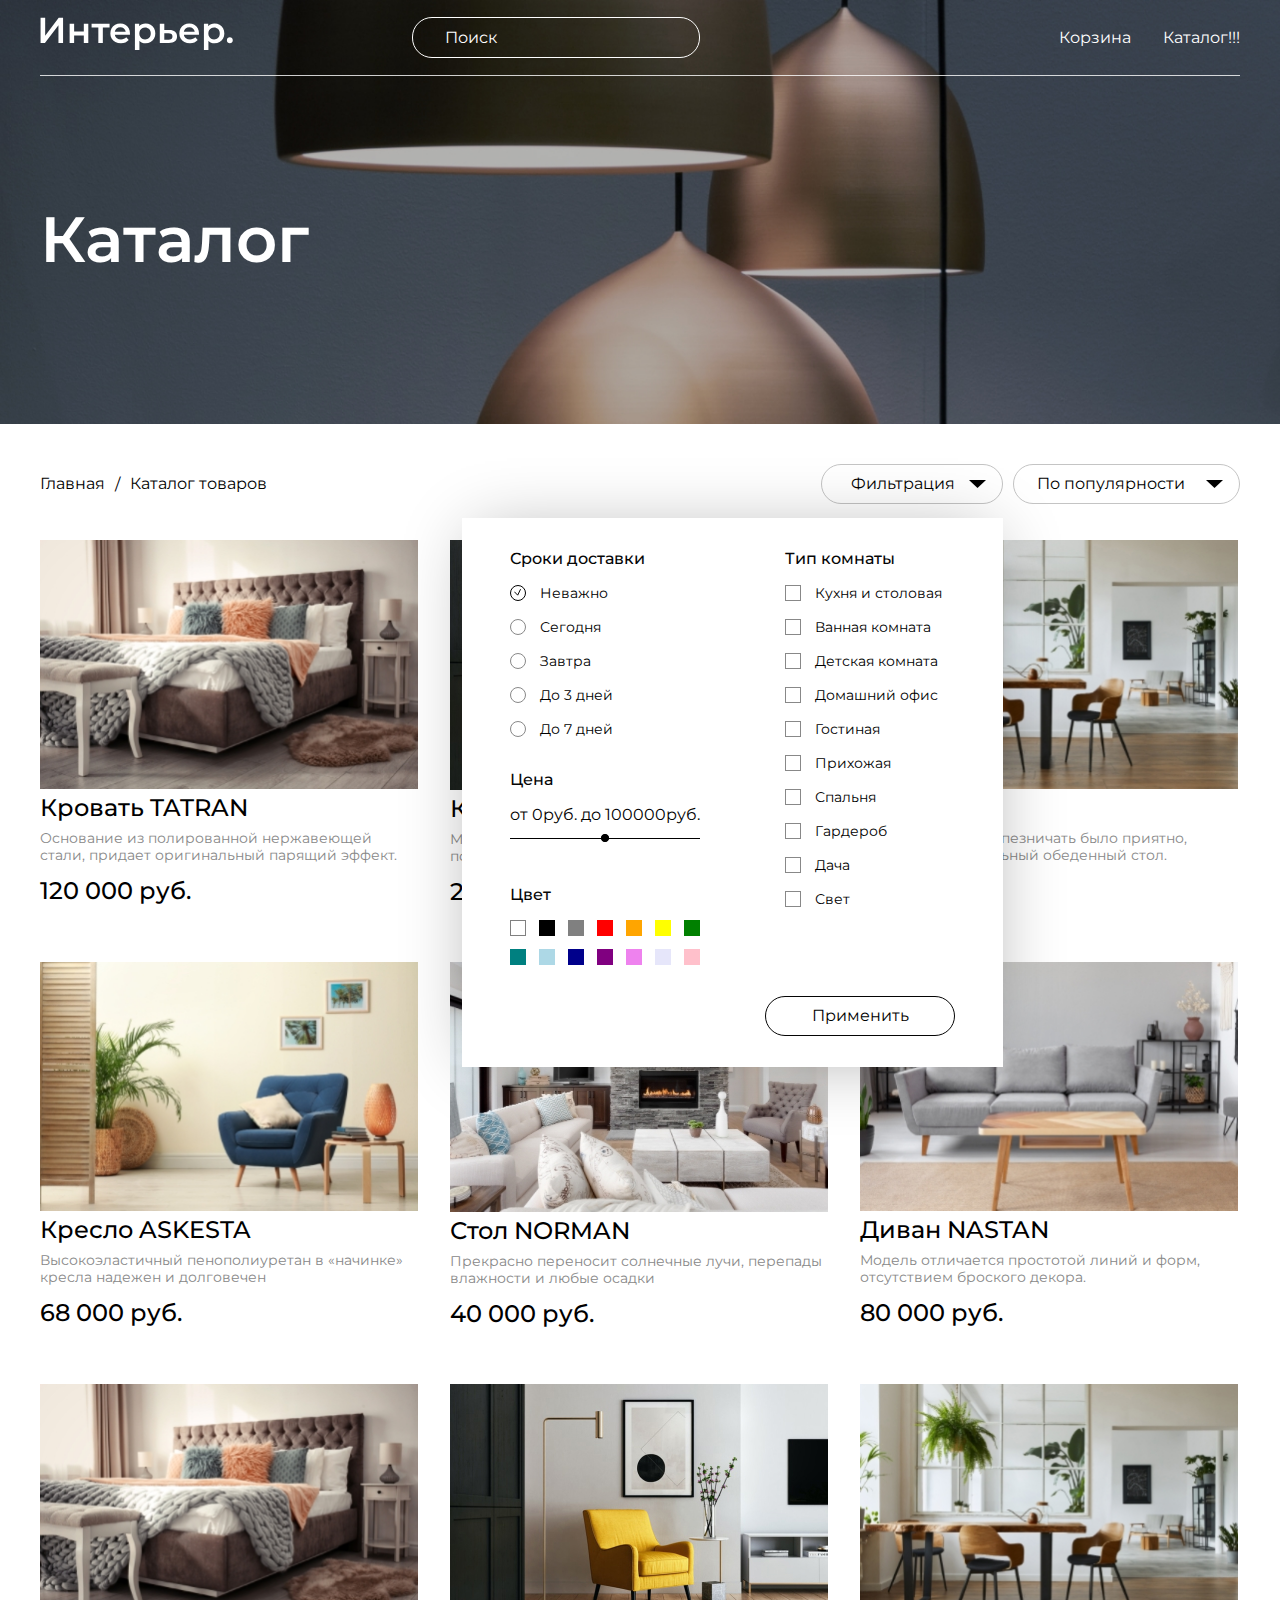
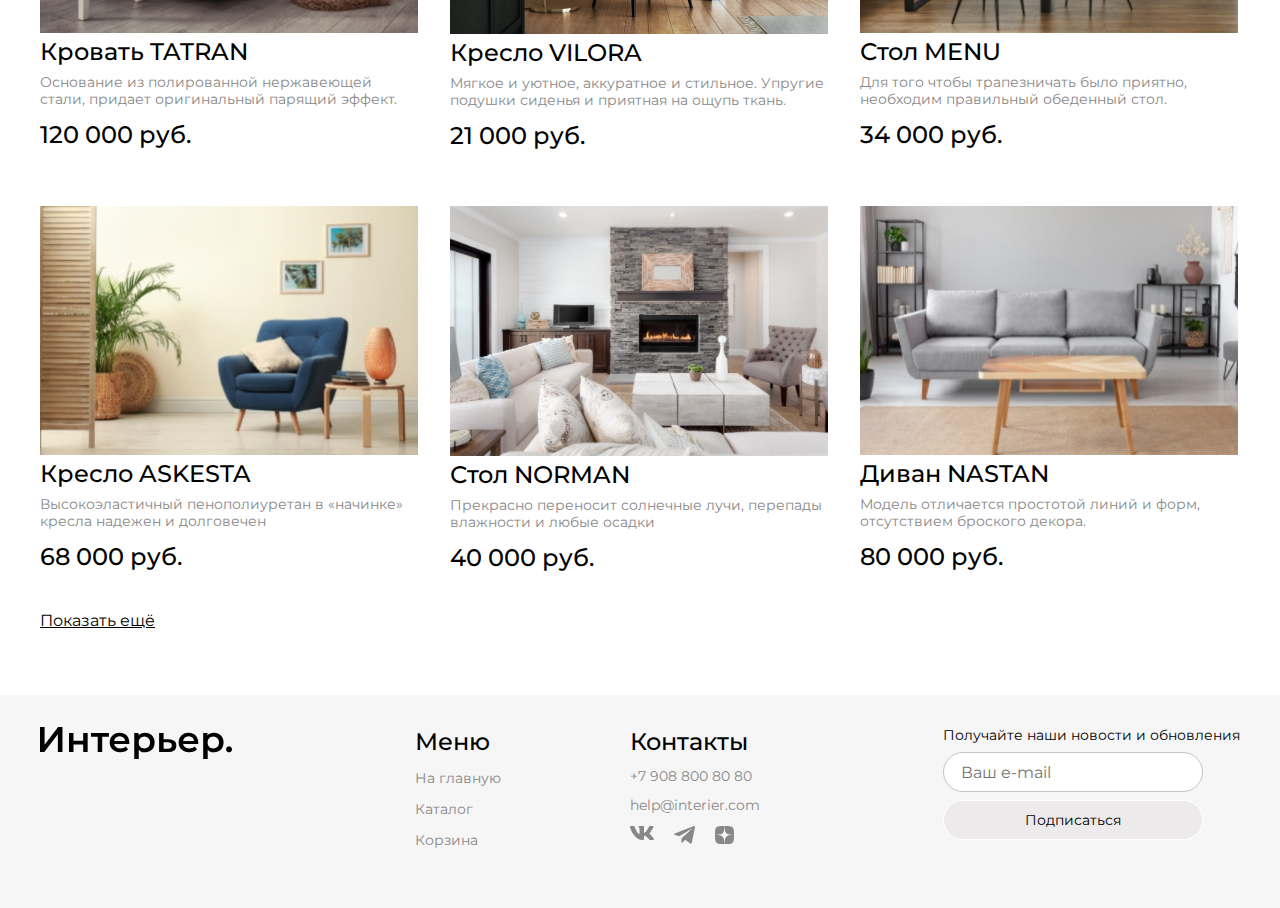
==== commit 205639b9: "!!!" ====
--- a/catalog.html
+++ b/catalog.html
@@ -19,7 +19,7 @@
                 <input type="search" placeholder="Поиск" class="header__input"><br>
                 <nav class="header__links-box">
                     <a class="header__links" href="cart.html">Корзина</a>
-                    <a class="header__links" href="catalog.html">Каталог</a>
+                    <a class="header__links" href="catalog.html">Каталог!!!</a>
                     <div class="header__window">
                         <div class="headear__box">
                             <article class="header__cart-cards1">
--- a/Style.css
+++ b/Style.css
@@ -299,6 +299,11 @@
   line-height: 20px;
   color: rgb(0, 0, 0);
 }
+.header__btn:hover {
+  transition: 0.6s;
+  background: black;
+  color: white;
+}
 .header .header__links[href="cart.html"]:hover ~ .header__window,
 .header .header__window:hover {
   display: block;
@@ -395,6 +400,7 @@
   font-size: 48px;
   font-weight: 600;
   line-height: 29px;
+  line-height: 59px;
   margin-top: 64px;
   margin-bottom: 32px;
 }
@@ -507,6 +513,7 @@
   width: 227px;
   height: 40px;
   padding-left: 23px;
+  cursor: pointer;
 }
 .products__filter-button {
   width: 182px;
@@ -680,6 +687,7 @@
   width: 260px;
   height: 40px;
   color: rgb(0, 0, 0);
+  cursor: pointer;
 }
 .footer__button:hover {
   transition: 0.6s;
@@ -829,6 +837,7 @@
   font-weight: 400;
   line-height: 20px;
   color: rgb(0, 0, 0);
+  cursor: pointer;
 }
 .cart__form-button:hover {
   transition: 0.6s;
@@ -900,6 +909,7 @@
   font-weight: 400;
   line-height: 17px;
   color: rgb(0, 0, 0);
+  cursor: pointer;
 }
 .cart__buttons:hover {
   transition: 0.6s;
@@ -915,6 +925,8 @@
   font-size: 48px;
   font-weight: 600;
   line-height: 29px;
+  width: 729px;
+  line-height: 59px;
   margin-top: 64px;
   margin-bottom: 32px;
 }
@@ -1049,6 +1061,12 @@
   align-self: flex-end;
   max-width: 190px;
   width: 100%;
+  cursor: pointer;
+}
+.filter__button:hover {
+  transition: 0.6s;
+  background: black;
+  color: white;
 }
 
 .radio {
@@ -1285,6 +1303,9 @@
   .special__cards {
     width: 345px;
   }
+  .special__text {
+    width: 729px;
+  }
   .special-cart__products {
     gap: 29px;
   }
